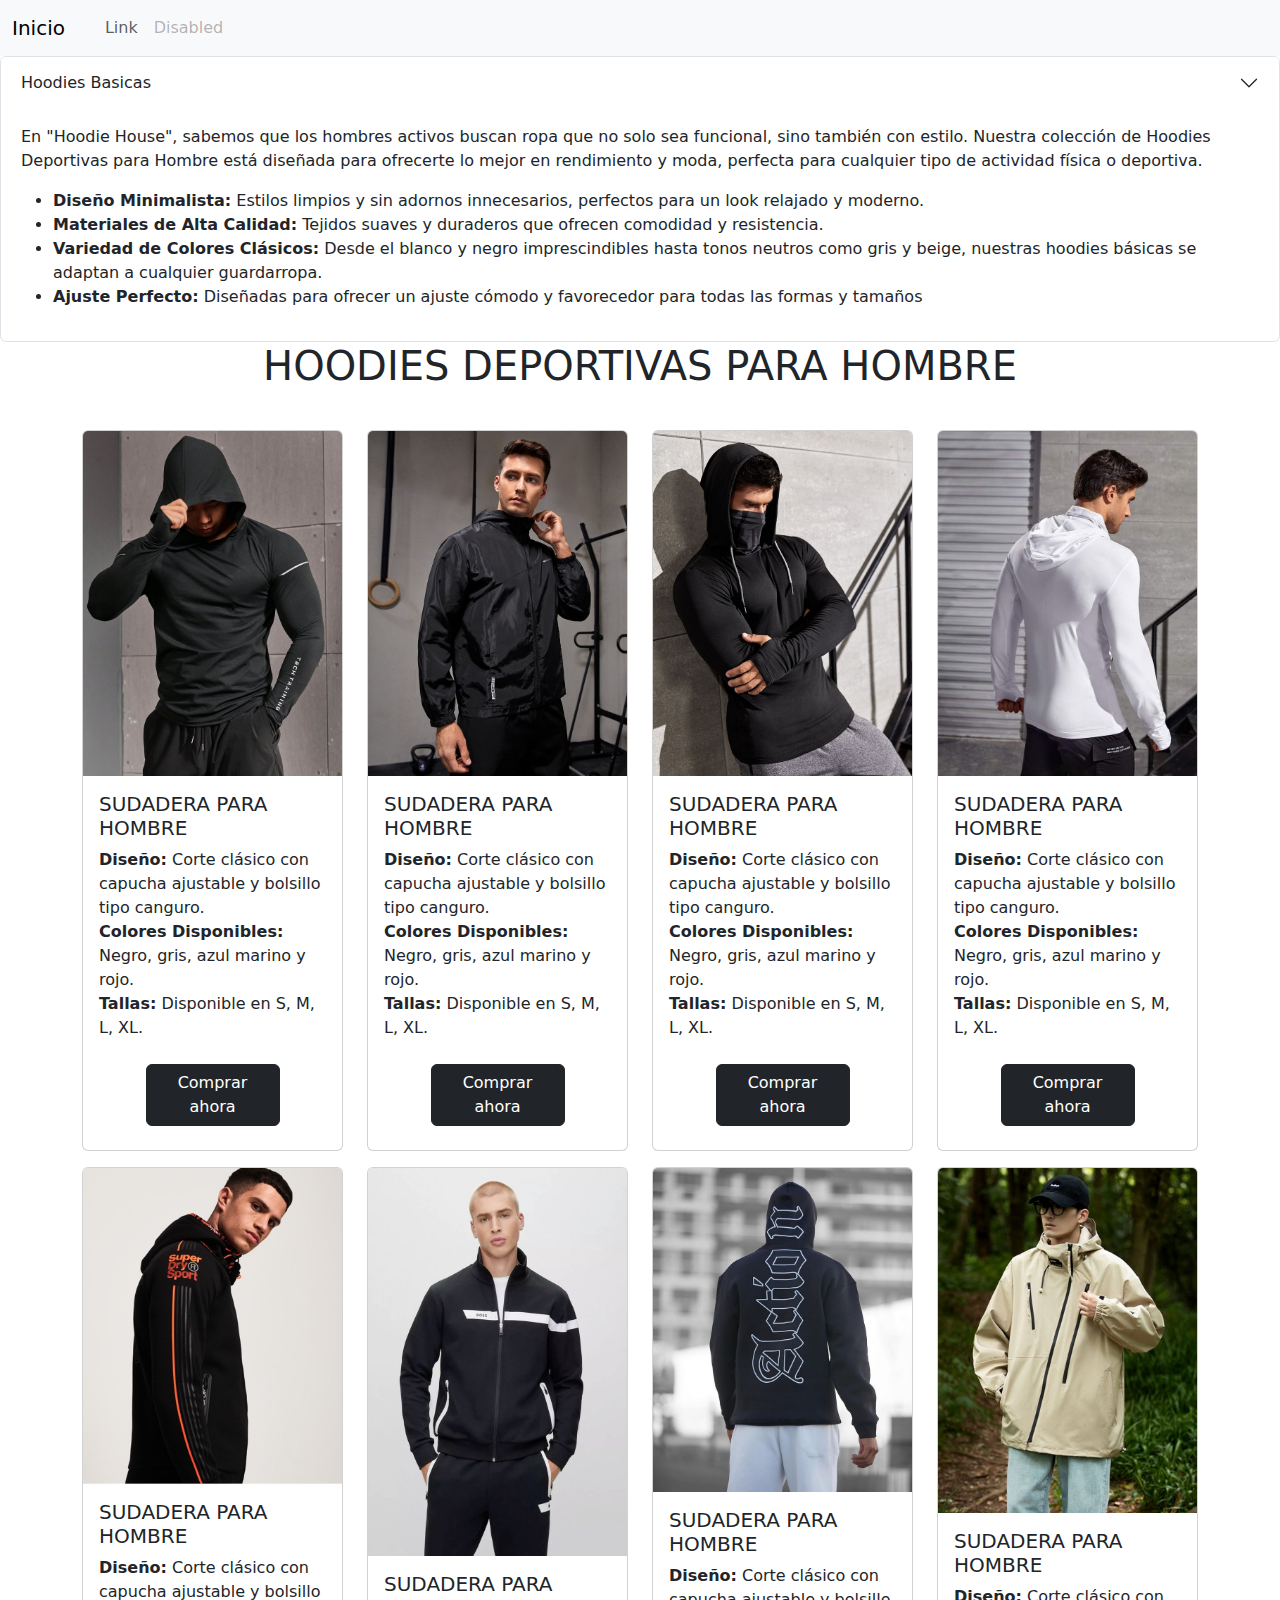
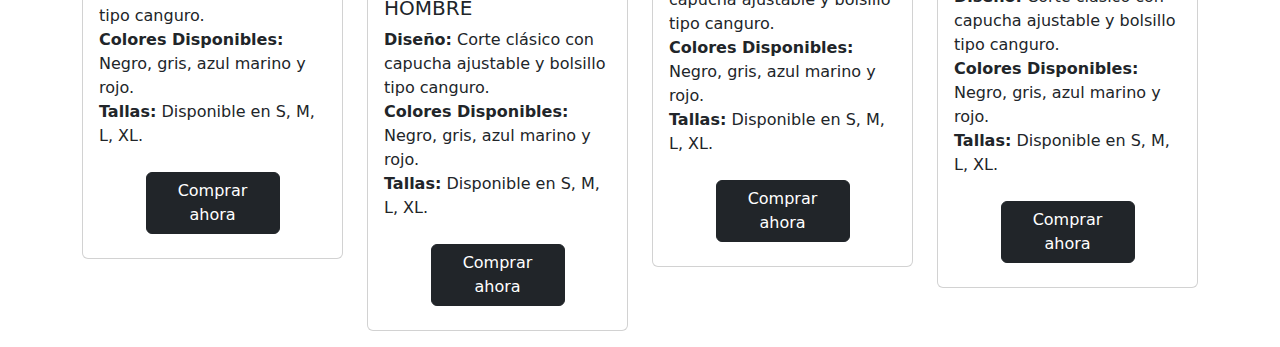
==== DeportivasH.html @ 056db76d "Restaurando archivos" ====
<!DOCTYPE html>
<html lang="en">
<head>
    <meta charset="UTF-8">
    <meta name="viewport" content="width=device-width, initial-scale=1.0">
    <title>Sección Hombres</title>
    <link rel="icon" href="/PÁGINA WEB/Images/logo.png" type="image/x-icon">
    <link href="https://cdn.jsdelivr.net/npm/bootstrap@5.3.3/dist/css/bootstrap.min.css" rel="stylesheet"
      integrity="sha384-QWTKZyjpPEjISv5WaRU9OFeRpok6YctnYmDr5pNlyT2bRjXh0JMhjY6hW+ALEwIH" crossorigin="anonymous">
    <script src="https://cdn.jsdelivr.net/npm/bootstrap@5.3.3/dist/js/bootstrap.bundle.min.js"
      integrity="sha384-YvpcrYf0tY3lHB60NNkmXc5s9fDVZLESaAA55NDzOxhy9GkcIdslK1eN7N6jIeHz"
      crossorigin="anonymous"></script>
    <link rel="stylesheet" href="https://cdn.jsdelivr.net/npm/bootstrap-icons@1.11.3/font/bootstrap-icons.min.css">
    <link rel="stylesheet" href="https://cdnjs.cloudflare.com/ajax/libs/animate.css/4.1.1/animate.min.css">
    <link rel="stylesheet" href="/PAGINA WEB/Estilos/categorias.css">
</head>
<header>
  <nav class="navbar navbar-expand-lg bg-body-tertiary">
    <div class="container-fluid">
      <button class="navbar-toggler" type="button" data-bs-toggle="collapse" data-bs-target="#navbarTogglerDemo03" aria-controls="navbarTogglerDemo03" aria-expanded="false" aria-label="Toggle navigation">
        <span class="navbar-toggler-icon"></span>
      </button>
      <a class="navbar-brand" href="/PÁGINA WEB/index.html">Inicio</a>
      <div class="collapse navbar-collapse" id="navbarTogglerDemo03">
        <ul class="navbar-nav me-auto mb-2 mb-lg-0">
          <li class="nav-item">
            <a class="nav-link active" aria-current="page" href="#"></a>
          </li>
          <li class="nav-item">
            <a class="nav-link" href="#">Link</a>
          </li>
          <li class="nav-item">
            <a class="nav-link disabled" aria-disabled="true">Disabled</a>
          </li>
        </ul>
      </div>
    </div>
  </nav>
</header>
<body>
    <aside>
      <div class="accordion" id="accordionFlushExample">
        <div class="accordion-item">
          <h2 class="accordion-header">
            <button class="accordion-button collapsed" type="button" data-bs-toggle="collapse" data-bs-target="#flush-collapseOne" aria-expanded="false" aria-controls="flush-collapseOne">
              Hoodies Basicas
            </button>
          </h2>
          <div id="flush-collapseOne" class="accordion-collapse collapse show" data-bs-parent="#accordionFlushExample">
            <div class="accordion-body"><p>

                En "Hoodie House", sabemos que los hombres activos buscan ropa que no solo sea funcional, sino también con estilo.
                 Nuestra colección de Hoodies Deportivas para Hombre está diseñada para ofrecerte lo mejor en rendimiento y moda, perfecta para cualquier tipo de actividad física o deportiva.</p>
            <ul>
              <li><b>Diseño Minimalista:</b> Estilos limpios y sin adornos innecesarios, perfectos para un look relajado y moderno.</li>
              <li><b>Materiales de Alta Calidad:</b> Tejidos suaves y duraderos que ofrecen comodidad y resistencia.</li>
              <li><b>Variedad de Colores Clásicos:</b> Desde el blanco y negro imprescindibles hasta tonos neutros como gris y beige, nuestras hoodies básicas se adaptan a cualquier guardarropa.</li>
              <li><b>Ajuste Perfecto:</b> Diseñadas para ofrecer un ajuste cómodo y favorecedor para todas las formas y tamaños</li>
            </ul>
            </div>
          </div>
        </div>
        
    </aside>
    <main>
      <div class="container">
        <div class="row">
          <div class="text-center">
            <h1 class="animate__animated animate__fadeInUp">HOODIES DEPORTIVAS PARA HOMBRE</h1>
          </div>
        </div>
        <div class="row gy-3 my-3">
          <div class="col-sm-6 col-md-3 col-lg-3">
            <div class="card animate__animated animate__fadeInUp">
              <img src="/PÁGINA WEB/Images/DeportivaHombre1.jpg" class="card-img-top" alt="...">
              <div class="card-body">
                <h5 class="card-title">SUDADERA PARA HOMBRE</h5>
                <p class="card-text">
  
                  <b class="animate__animated animate__fadeInUp">Diseño:</b> Corte clásico con capucha ajustable y
                  bolsillo
                  tipo canguro.
                  <br>
                  <b class="animate__animated animate__fadeInUp">Colores Disponibles:</b> Negro, gris, azul marino y rojo.
                  <br>
                  <b class="animate__animated animate__fadeInUp">Tallas:</b> Disponible en S, M, L, XL.
                </p>
                <div class="mx-auto p-2" style="width: 150px;">
                  <a href="https://fr.shein.com/" class="btn btn-dark">Comprar ahora</a>
  
                </div>
              </div>
            </div>
          </div>
          <div class="col-sm-6 col-md-3 col-lg-3">
            <div class="card animate__animated animate__fadeInUp">
              <img src="/PÁGINA WEB/Images/DeportivaHombre2.jpg" class="card-img-top" alt="...">
              <div class="card-body">
                <h5 class="card-title">SUDADERA PARA HOMBRE</h5>
                <p class="card-text">
  
                  <b>Diseño:</b> Corte clásico con capucha ajustable y bolsillo tipo canguro.
                  <br>
                  <b>Colores Disponibles:</b> Negro, gris, azul marino y rojo.
                  <br>
                  <b>Tallas:</b> Disponible en S, M, L, XL.
                </p>
                <div class="mx-auto p-2" style="width: 150px;">
                  <a href="https://fr.shein.com/" class="btn btn-dark">Comprar ahora</a>
  
                </div>
              </div>
            </div>
          </div>
          <div class="col-sm-6 col-md-3 col-lg-3">
            <div class="card animate__animated animate__fadeInUp">
              <img src="/PÁGINA WEB/Images/DeportivaHombre3.jpg" class="card-img-top" alt="...">
              <div class="card-body">
                <h5 class="card-title">SUDADERA PARA HOMBRE</h5>
                <p class="card-text">
  
                  <b>Diseño:</b> Corte clásico con capucha ajustable y bolsillo tipo canguro.
                  <br>
                  <b>Colores Disponibles:</b> Negro, gris, azul marino y rojo.
                  <br>
                  <b>Tallas:</b> Disponible en S, M, L, XL.
                </p>
                <div class="mx-auto p-2" style="width: 150px;">
                  <a href="https://fr.shein.com/" class="btn btn-dark">Comprar ahora</a>
  
                </div>
              </div>
            </div>
          </div>
          <div class="col-sm-6 col-md-3 col-lg-3">
            <div class="card animate__animated animate__fadeInUp">
              <img src="/PÁGINA WEB/Images/DeportivaHombre4.jpg" class="card-img-top" alt="...">
              <div class="card-body">
                <h5 class="card-title">SUDADERA PARA HOMBRE</h5>
                <p class="card-text">
  
                  <b>Diseño:</b> Corte clásico con capucha ajustable y bolsillo tipo canguro.
                  <br>
                  <b>Colores Disponibles:</b> Negro, gris, azul marino y rojo.
                  <br>
                  <b>Tallas:</b> Disponible en S, M, L, XL.
                </p>
                <div class="mx-auto p-2" style="width: 150px;">
                  <a href="https://fr.shein.com/" class="btn btn-dark">Comprar ahora</a>
  
                </div>
              </div>
            </div>
          </div>
          <div class="col-sm-6 col-md-3 col-lg-3">
            <div class="card animate__animated animate__fadeInUp">
              <img src="/PÁGINA WEB/Images/DeportivaHombre5.jpg" class="card-img-top" alt="...">
              <div class="card-body">
                <h5 class="card-title">SUDADERA PARA HOMBRE</h5>
                <p class="card-text">
  
                  <b>Diseño:</b> Corte clásico con capucha ajustable y bolsillo tipo canguro.
                  <br>
                  <b>Colores Disponibles:</b> Negro, gris, azul marino y rojo.
                  <br>
                  <b>Tallas:</b> Disponible en S, M, L, XL.
                </p>
                <div class="mx-auto p-2" style="width: 150px;">
                  <a href="https://fr.shein.com/" class="btn btn-dark">Comprar ahora</a>
  
                </div>
              </div>
            </div>
          </div>
          <div class="col-sm-6 col-md-3 col-lg-3">
            <div class="card animate__animated animate__fadeInUp">
              <img src="/PÁGINA WEB/Images/DeportivaHombre6.jpg" class="card-img-top" alt="...">
              <div class="card-body">
                <h5 class="card-title">SUDADERA PARA HOMBRE</h5>
                <p class="card-text">
  
                  <b>Diseño:</b> Corte clásico con capucha ajustable y bolsillo tipo canguro.
                  <br>
                  <b>Colores Disponibles:</b> Negro, gris, azul marino y rojo.
                  <br>
                  <b>Tallas:</b> Disponible en S, M, L, XL.
                </p>
                <div class="mx-auto p-2" style="width: 150px;">
                  <a href="https://fr.shein.com/" class="btn btn-dark">Comprar ahora</a>
  
                </div>
              </div>
            </div>
          </div>
          <div class="col-sm-6 col-md-3 col-lg-3">
            <div class="card animate__animated animate__fadeInUp">
              <img src="/PÁGINA WEB/Images/DeportivaHombre7.jpg" class="card-img-top" alt="...">
              <div class="card-body">
                <h5 class="card-title">SUDADERA PARA HOMBRE</h5>
                <p class="card-text">
  
                  <b>Diseño:</b> Corte clásico con capucha ajustable y bolsillo tipo canguro.
                  <br>
                  <b>Colores Disponibles:</b> Negro, gris, azul marino y rojo.
                  <br>
                  <b>Tallas:</b> Disponible en S, M, L, XL.
                </p>
                <div class="mx-auto p-2" style="width: 150px;">
                  <a href="https://fr.shein.com/" class="btn btn-dark">Comprar ahora</a>
  
                </div>
              </div>
            </div>
          </div>
          <div class="col-sm-6 col-md-3 col-lg-3">
            <div class="card animate__animated animate__fadeInUp">
              <img src="/PÁGINA WEB/Images/DeportivaHombre8.jpg" class="card-img-top" alt="...">
              <div class="card-body">
                <h5 class="card-title">SUDADERA PARA HOMBRE</h5>
                <p class="card-text">
  
                  <b>Diseño:</b> Corte clásico con capucha ajustable y bolsillo tipo canguro.
                  <br>
                  <b>Colores Disponibles:</b> Negro, gris, azul marino y rojo.
                  <br>
                  <b>Tallas:</b> Disponible en S, M, L, XL.
                </p>
                <div class="mx-auto p-2" style="width: 150px;">
                  <a href="https://fr.shein.com/" class="btn btn-dark">Comprar ahora</a>
  
                </div>
              </div>
            </div>
          </div>
        </div>
      </div>
      </div>
    </main>
</body>
</html>
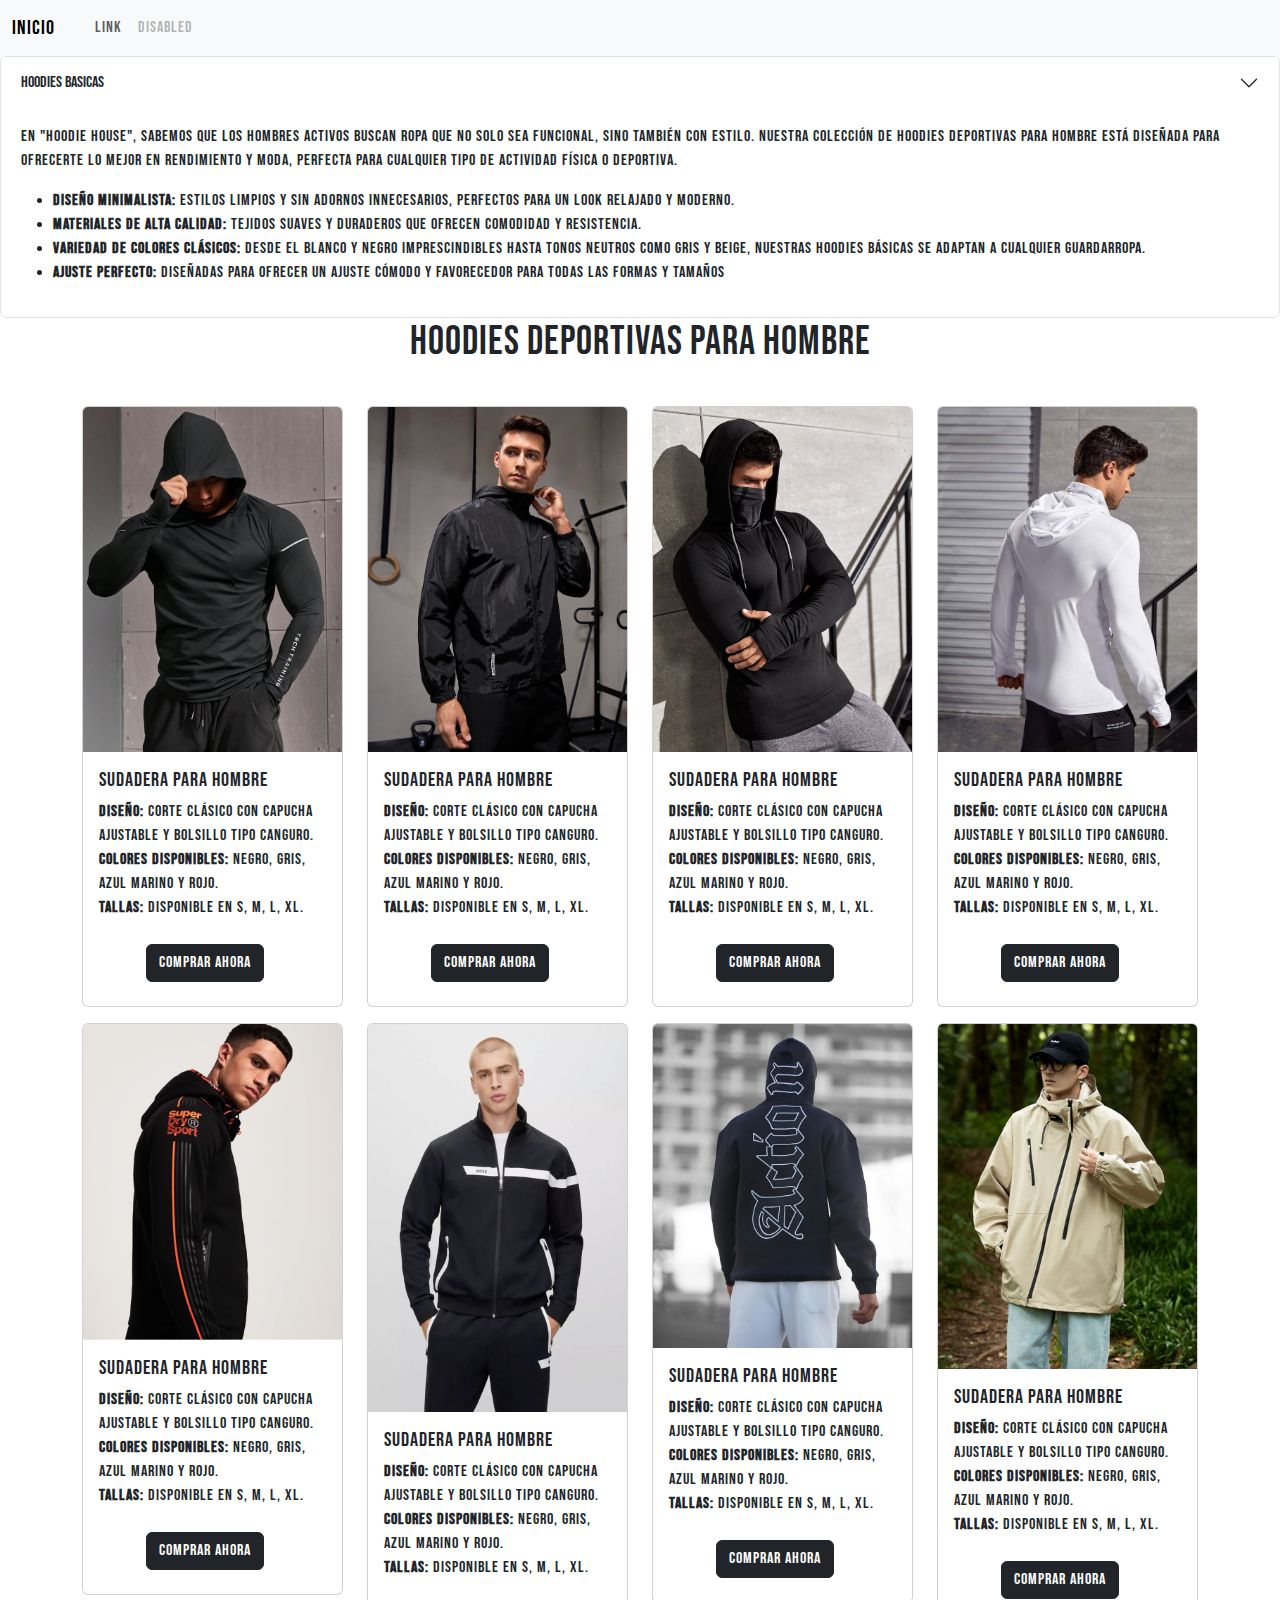
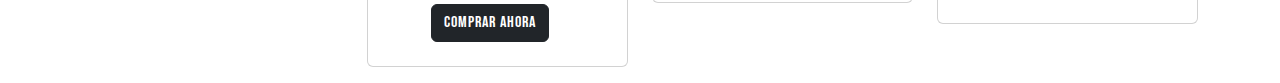
==== commit 041386a7: "Agregando resto de archivos" ====
--- a/DeportivasH.html
+++ b/DeportivasH.html
@@ -12,7 +12,7 @@
       crossorigin="anonymous"></script>
     <link rel="stylesheet" href="https://cdn.jsdelivr.net/npm/bootstrap-icons@1.11.3/font/bootstrap-icons.min.css">
     <link rel="stylesheet" href="https://cdnjs.cloudflare.com/ajax/libs/animate.css/4.1.1/animate.min.css">
-    <link rel="stylesheet" href="/PAGINA WEB/Estilos/categorias.css">
+    <link rel="stylesheet" href="categorias.css">
 </head>
 <header>
   <nav class="navbar navbar-expand-lg bg-body-tertiary">
@@ -20,7 +20,7 @@
       <button class="navbar-toggler" type="button" data-bs-toggle="collapse" data-bs-target="#navbarTogglerDemo03" aria-controls="navbarTogglerDemo03" aria-expanded="false" aria-label="Toggle navigation">
         <span class="navbar-toggler-icon"></span>
       </button>
-      <a class="navbar-brand" href="/PÁGINA WEB/index.html">Inicio</a>
+      <a class="navbar-brand" href="index.html">Inicio</a>
       <div class="collapse navbar-collapse" id="navbarTogglerDemo03">
         <ul class="navbar-nav me-auto mb-2 mb-lg-0">
           <li class="nav-item">
--- a/categorias.css
+++ b/categorias.css
@@ -0,0 +1,7 @@
+@import url('https://fonts.googleapis.com/css2?family=Bebas+Neue&display=swap');
+body {
+    font-family: "Bebas Neue", serif;
+    font-weight: 400;
+    font-style: normal;
+    letter-spacing: 1px;
+  }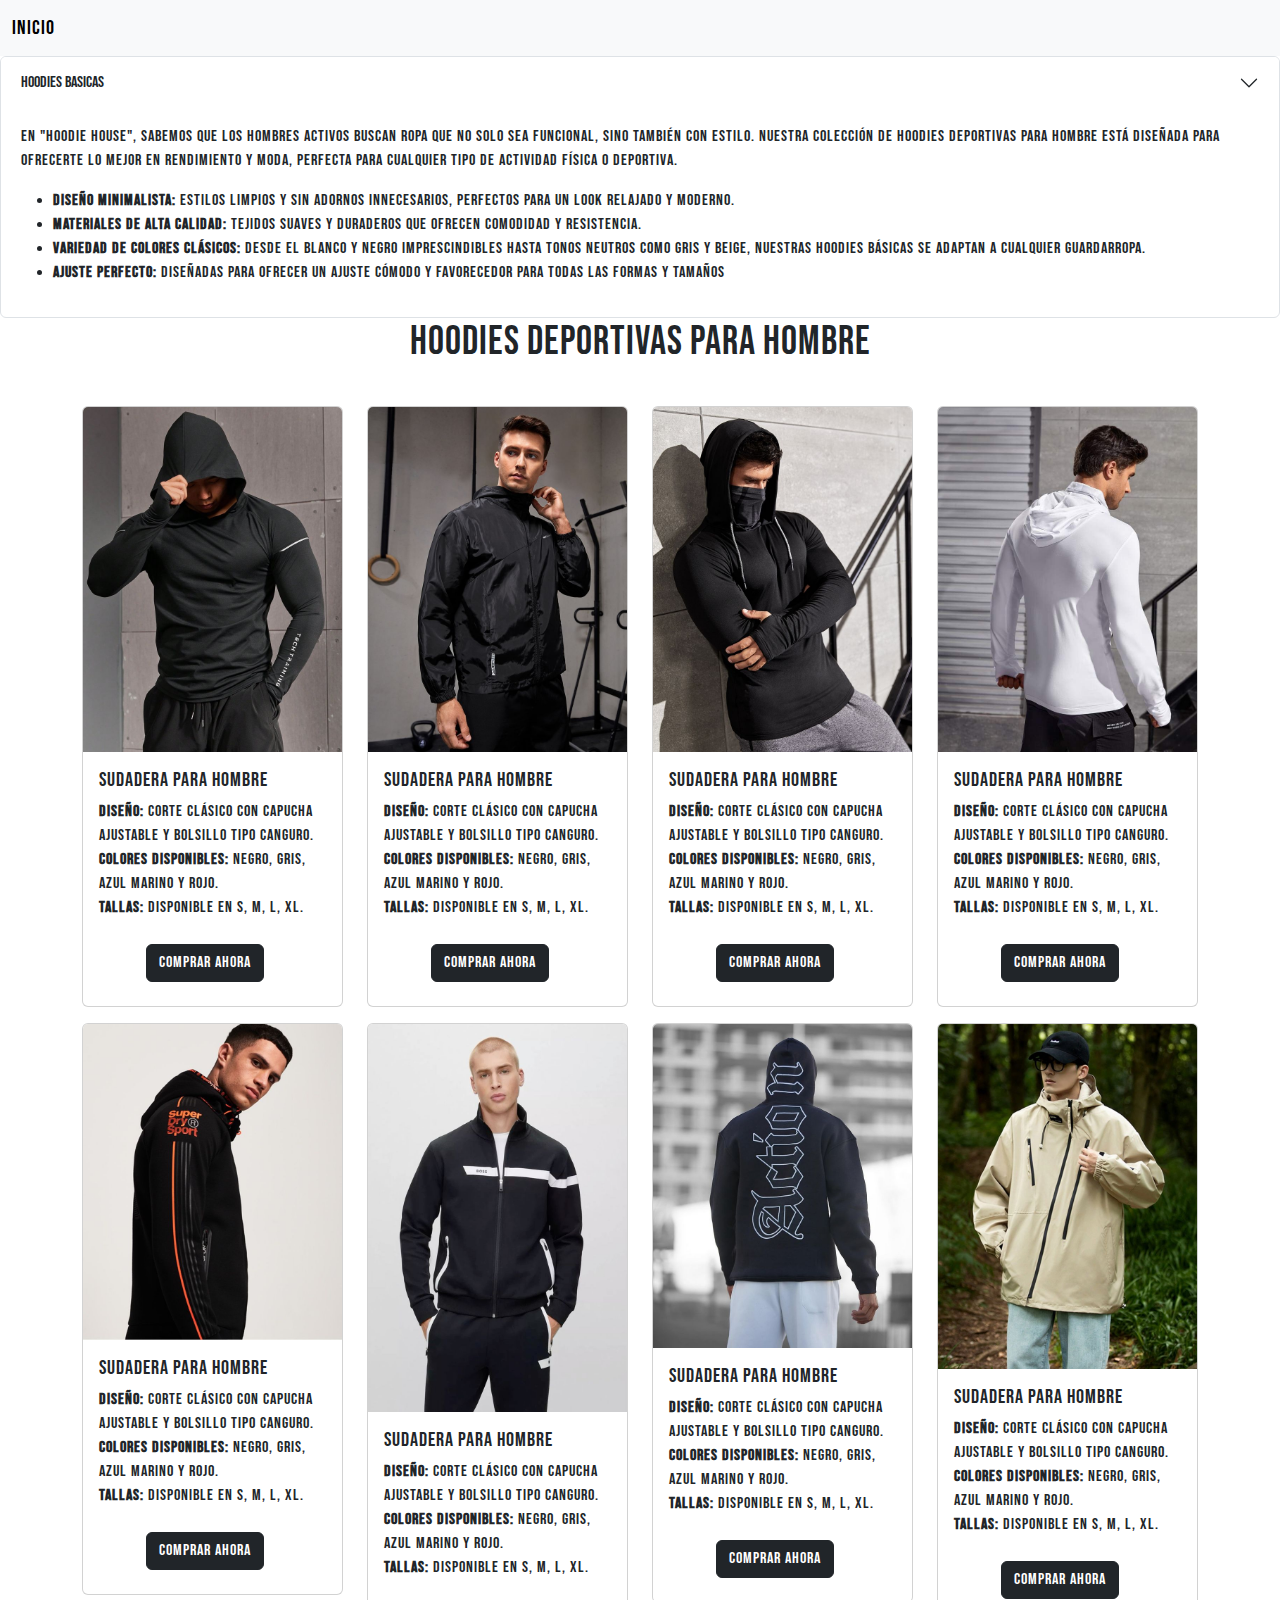
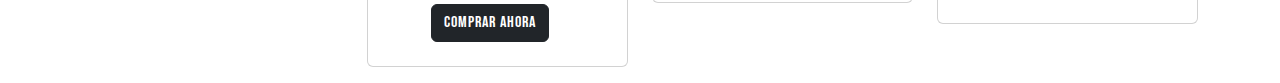
==== commit 1564c6d4: "Terminando de arreglar las rutas de pagina" ====
--- a/DeportivasH.html
+++ b/DeportivasH.html
@@ -4,7 +4,7 @@
     <meta charset="UTF-8">
     <meta name="viewport" content="width=device-width, initial-scale=1.0">
     <title>Sección Hombres</title>
-    <link rel="icon" href="/PÁGINA WEB/Images/logo.png" type="image/x-icon">
+    <link rel="icon" href="Images/logo.png" type="image/x-icon">
     <link href="https://cdn.jsdelivr.net/npm/bootstrap@5.3.3/dist/css/bootstrap.min.css" rel="stylesheet"
       integrity="sha384-QWTKZyjpPEjISv5WaRU9OFeRpok6YctnYmDr5pNlyT2bRjXh0JMhjY6hW+ALEwIH" crossorigin="anonymous">
     <script src="https://cdn.jsdelivr.net/npm/bootstrap@5.3.3/dist/js/bootstrap.bundle.min.js"
@@ -25,12 +25,6 @@
         <ul class="navbar-nav me-auto mb-2 mb-lg-0">
           <li class="nav-item">
             <a class="nav-link active" aria-current="page" href="#"></a>
-          </li>
-          <li class="nav-item">
-            <a class="nav-link" href="#">Link</a>
-          </li>
-          <li class="nav-item">
-            <a class="nav-link disabled" aria-disabled="true">Disabled</a>
           </li>
         </ul>
       </div>
@@ -72,7 +66,7 @@
         <div class="row gy-3 my-3">
           <div class="col-sm-6 col-md-3 col-lg-3">
             <div class="card animate__animated animate__fadeInUp">
-              <img src="/PÁGINA WEB/Images/DeportivaHombre1.jpg" class="card-img-top" alt="...">
+              <img src="Images/DeportivaHombre1.jpg" class="card-img-top" alt="...">
               <div class="card-body">
                 <h5 class="card-title">SUDADERA PARA HOMBRE</h5>
                 <p class="card-text">
@@ -94,127 +88,127 @@
           </div>
           <div class="col-sm-6 col-md-3 col-lg-3">
             <div class="card animate__animated animate__fadeInUp">
-              <img src="/PÁGINA WEB/Images/DeportivaHombre2.jpg" class="card-img-top" alt="...">
-              <div class="card-body">
-                <h5 class="card-title">SUDADERA PARA HOMBRE</h5>
-                <p class="card-text">
-  
-                  <b>Diseño:</b> Corte clásico con capucha ajustable y bolsillo tipo canguro.
-                  <br>
-                  <b>Colores Disponibles:</b> Negro, gris, azul marino y rojo.
-                  <br>
-                  <b>Tallas:</b> Disponible en S, M, L, XL.
-                </p>
-                <div class="mx-auto p-2" style="width: 150px;">
-                  <a href="https://fr.shein.com/" class="btn btn-dark">Comprar ahora</a>
-  
-                </div>
-              </div>
-            </div>
-          </div>
-          <div class="col-sm-6 col-md-3 col-lg-3">
-            <div class="card animate__animated animate__fadeInUp">
-              <img src="/PÁGINA WEB/Images/DeportivaHombre3.jpg" class="card-img-top" alt="...">
-              <div class="card-body">
-                <h5 class="card-title">SUDADERA PARA HOMBRE</h5>
-                <p class="card-text">
-  
-                  <b>Diseño:</b> Corte clásico con capucha ajustable y bolsillo tipo canguro.
-                  <br>
-                  <b>Colores Disponibles:</b> Negro, gris, azul marino y rojo.
-                  <br>
-                  <b>Tallas:</b> Disponible en S, M, L, XL.
-                </p>
-                <div class="mx-auto p-2" style="width: 150px;">
-                  <a href="https://fr.shein.com/" class="btn btn-dark">Comprar ahora</a>
-  
-                </div>
-              </div>
-            </div>
-          </div>
-          <div class="col-sm-6 col-md-3 col-lg-3">
-            <div class="card animate__animated animate__fadeInUp">
-              <img src="/PÁGINA WEB/Images/DeportivaHombre4.jpg" class="card-img-top" alt="...">
-              <div class="card-body">
-                <h5 class="card-title">SUDADERA PARA HOMBRE</h5>
-                <p class="card-text">
-  
-                  <b>Diseño:</b> Corte clásico con capucha ajustable y bolsillo tipo canguro.
-                  <br>
-                  <b>Colores Disponibles:</b> Negro, gris, azul marino y rojo.
-                  <br>
-                  <b>Tallas:</b> Disponible en S, M, L, XL.
-                </p>
-                <div class="mx-auto p-2" style="width: 150px;">
-                  <a href="https://fr.shein.com/" class="btn btn-dark">Comprar ahora</a>
-  
-                </div>
-              </div>
-            </div>
-          </div>
-          <div class="col-sm-6 col-md-3 col-lg-3">
-            <div class="card animate__animated animate__fadeInUp">
-              <img src="/PÁGINA WEB/Images/DeportivaHombre5.jpg" class="card-img-top" alt="...">
-              <div class="card-body">
-                <h5 class="card-title">SUDADERA PARA HOMBRE</h5>
-                <p class="card-text">
-  
-                  <b>Diseño:</b> Corte clásico con capucha ajustable y bolsillo tipo canguro.
-                  <br>
-                  <b>Colores Disponibles:</b> Negro, gris, azul marino y rojo.
-                  <br>
-                  <b>Tallas:</b> Disponible en S, M, L, XL.
-                </p>
-                <div class="mx-auto p-2" style="width: 150px;">
-                  <a href="https://fr.shein.com/" class="btn btn-dark">Comprar ahora</a>
-  
-                </div>
-              </div>
-            </div>
-          </div>
-          <div class="col-sm-6 col-md-3 col-lg-3">
-            <div class="card animate__animated animate__fadeInUp">
-              <img src="/PÁGINA WEB/Images/DeportivaHombre6.jpg" class="card-img-top" alt="...">
-              <div class="card-body">
-                <h5 class="card-title">SUDADERA PARA HOMBRE</h5>
-                <p class="card-text">
-  
-                  <b>Diseño:</b> Corte clásico con capucha ajustable y bolsillo tipo canguro.
-                  <br>
-                  <b>Colores Disponibles:</b> Negro, gris, azul marino y rojo.
-                  <br>
-                  <b>Tallas:</b> Disponible en S, M, L, XL.
-                </p>
-                <div class="mx-auto p-2" style="width: 150px;">
-                  <a href="https://fr.shein.com/" class="btn btn-dark">Comprar ahora</a>
-  
-                </div>
-              </div>
-            </div>
-          </div>
-          <div class="col-sm-6 col-md-3 col-lg-3">
-            <div class="card animate__animated animate__fadeInUp">
-              <img src="/PÁGINA WEB/Images/DeportivaHombre7.jpg" class="card-img-top" alt="...">
-              <div class="card-body">
-                <h5 class="card-title">SUDADERA PARA HOMBRE</h5>
-                <p class="card-text">
-  
-                  <b>Diseño:</b> Corte clásico con capucha ajustable y bolsillo tipo canguro.
-                  <br>
-                  <b>Colores Disponibles:</b> Negro, gris, azul marino y rojo.
-                  <br>
-                  <b>Tallas:</b> Disponible en S, M, L, XL.
-                </p>
-                <div class="mx-auto p-2" style="width: 150px;">
-                  <a href="https://fr.shein.com/" class="btn btn-dark">Comprar ahora</a>
-  
-                </div>
-              </div>
-            </div>
-          </div>
-          <div class="col-sm-6 col-md-3 col-lg-3">
-            <div class="card animate__animated animate__fadeInUp">
-              <img src="/PÁGINA WEB/Images/DeportivaHombre8.jpg" class="card-img-top" alt="...">
+              <img src="Images/DeportivaHombre2.jpg" class="card-img-top" alt="...">
+              <div class="card-body">
+                <h5 class="card-title">SUDADERA PARA HOMBRE</h5>
+                <p class="card-text">
+  
+                  <b>Diseño:</b> Corte clásico con capucha ajustable y bolsillo tipo canguro.
+                  <br>
+                  <b>Colores Disponibles:</b> Negro, gris, azul marino y rojo.
+                  <br>
+                  <b>Tallas:</b> Disponible en S, M, L, XL.
+                </p>
+                <div class="mx-auto p-2" style="width: 150px;">
+                  <a href="https://fr.shein.com/" class="btn btn-dark">Comprar ahora</a>
+  
+                </div>
+              </div>
+            </div>
+          </div>
+          <div class="col-sm-6 col-md-3 col-lg-3">
+            <div class="card animate__animated animate__fadeInUp">
+              <img src="Images/DeportivaHombre3.jpg" class="card-img-top" alt="...">
+              <div class="card-body">
+                <h5 class="card-title">SUDADERA PARA HOMBRE</h5>
+                <p class="card-text">
+  
+                  <b>Diseño:</b> Corte clásico con capucha ajustable y bolsillo tipo canguro.
+                  <br>
+                  <b>Colores Disponibles:</b> Negro, gris, azul marino y rojo.
+                  <br>
+                  <b>Tallas:</b> Disponible en S, M, L, XL.
+                </p>
+                <div class="mx-auto p-2" style="width: 150px;">
+                  <a href="https://fr.shein.com/" class="btn btn-dark">Comprar ahora</a>
+  
+                </div>
+              </div>
+            </div>
+          </div>
+          <div class="col-sm-6 col-md-3 col-lg-3">
+            <div class="card animate__animated animate__fadeInUp">
+              <img src="Images/DeportivaHombre4.jpg" class="card-img-top" alt="...">
+              <div class="card-body">
+                <h5 class="card-title">SUDADERA PARA HOMBRE</h5>
+                <p class="card-text">
+  
+                  <b>Diseño:</b> Corte clásico con capucha ajustable y bolsillo tipo canguro.
+                  <br>
+                  <b>Colores Disponibles:</b> Negro, gris, azul marino y rojo.
+                  <br>
+                  <b>Tallas:</b> Disponible en S, M, L, XL.
+                </p>
+                <div class="mx-auto p-2" style="width: 150px;">
+                  <a href="https://fr.shein.com/" class="btn btn-dark">Comprar ahora</a>
+  
+                </div>
+              </div>
+            </div>
+          </div>
+          <div class="col-sm-6 col-md-3 col-lg-3">
+            <div class="card animate__animated animate__fadeInUp">
+              <img src="Images/DeportivaHombre5.jpg" class="card-img-top" alt="...">
+              <div class="card-body">
+                <h5 class="card-title">SUDADERA PARA HOMBRE</h5>
+                <p class="card-text">
+  
+                  <b>Diseño:</b> Corte clásico con capucha ajustable y bolsillo tipo canguro.
+                  <br>
+                  <b>Colores Disponibles:</b> Negro, gris, azul marino y rojo.
+                  <br>
+                  <b>Tallas:</b> Disponible en S, M, L, XL.
+                </p>
+                <div class="mx-auto p-2" style="width: 150px;">
+                  <a href="https://fr.shein.com/" class="btn btn-dark">Comprar ahora</a>
+  
+                </div>
+              </div>
+            </div>
+          </div>
+          <div class="col-sm-6 col-md-3 col-lg-3">
+            <div class="card animate__animated animate__fadeInUp">
+              <img src="Images/DeportivaHombre6.jpg" class="card-img-top" alt="...">
+              <div class="card-body">
+                <h5 class="card-title">SUDADERA PARA HOMBRE</h5>
+                <p class="card-text">
+  
+                  <b>Diseño:</b> Corte clásico con capucha ajustable y bolsillo tipo canguro.
+                  <br>
+                  <b>Colores Disponibles:</b> Negro, gris, azul marino y rojo.
+                  <br>
+                  <b>Tallas:</b> Disponible en S, M, L, XL.
+                </p>
+                <div class="mx-auto p-2" style="width: 150px;">
+                  <a href="https://fr.shein.com/" class="btn btn-dark">Comprar ahora</a>
+  
+                </div>
+              </div>
+            </div>
+          </div>
+          <div class="col-sm-6 col-md-3 col-lg-3">
+            <div class="card animate__animated animate__fadeInUp">
+              <img src="Images/DeportivaHombre7.jpg" class="card-img-top" alt="...">
+              <div class="card-body">
+                <h5 class="card-title">SUDADERA PARA HOMBRE</h5>
+                <p class="card-text">
+  
+                  <b>Diseño:</b> Corte clásico con capucha ajustable y bolsillo tipo canguro.
+                  <br>
+                  <b>Colores Disponibles:</b> Negro, gris, azul marino y rojo.
+                  <br>
+                  <b>Tallas:</b> Disponible en S, M, L, XL.
+                </p>
+                <div class="mx-auto p-2" style="width: 150px;">
+                  <a href="https://fr.shein.com/" class="btn btn-dark">Comprar ahora</a>
+  
+                </div>
+              </div>
+            </div>
+          </div>
+          <div class="col-sm-6 col-md-3 col-lg-3">
+            <div class="card animate__animated animate__fadeInUp">
+              <img src="Images/DeportivaHombre8.jpg" class="card-img-top" alt="...">
               <div class="card-body">
                 <h5 class="card-title">SUDADERA PARA HOMBRE</h5>
                 <p class="card-text">
